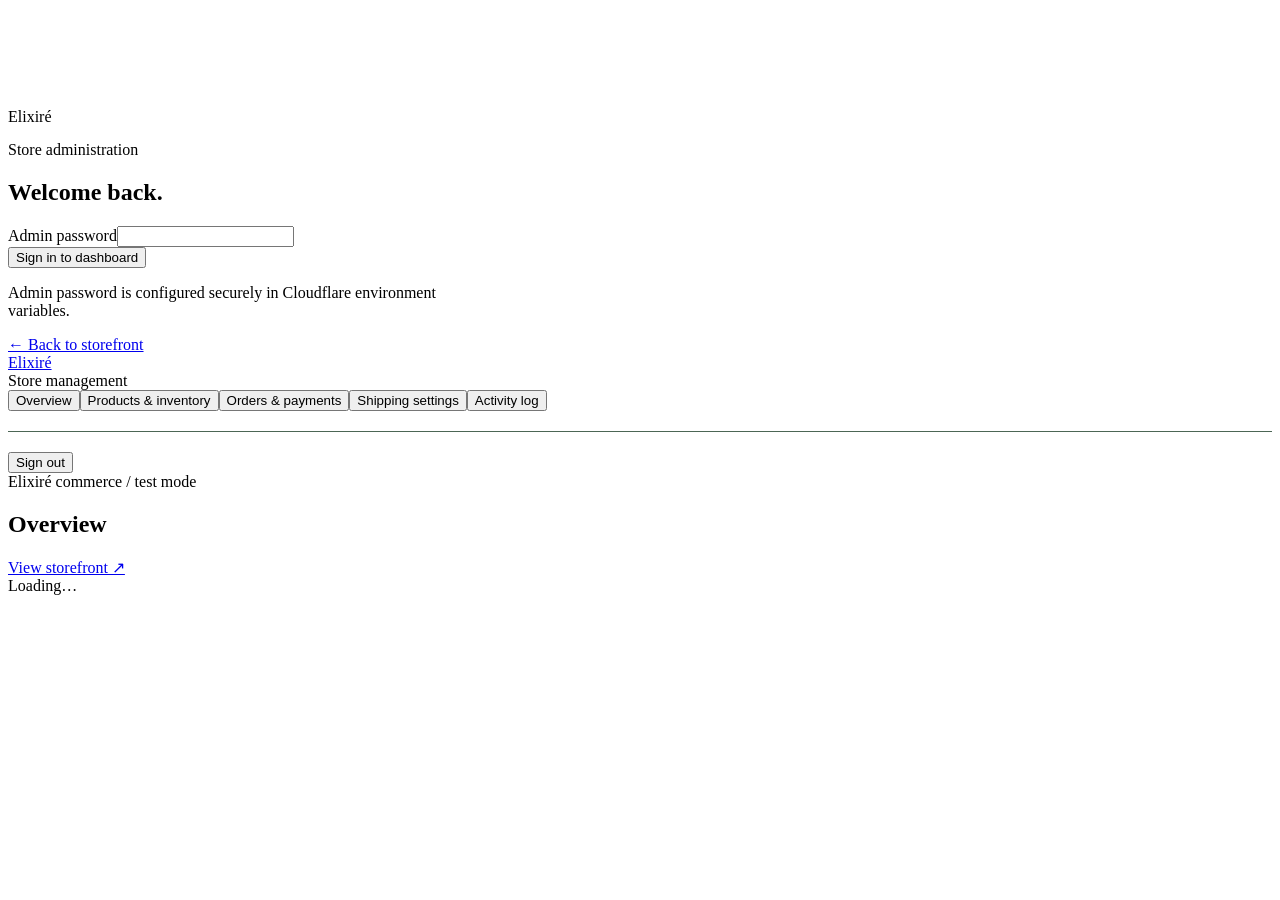
==== public/admin/index.html @ fb662ac8 "Add files via upload" ====
<!doctype html><html><head><meta charset="utf-8"><meta name="viewport" content="width=device-width,initial-scale=1"><meta name="robots" content="noindex,nofollow"><title>Elixiré | Store Management</title><link rel="stylesheet" href="/assets/style.css"></head><body><div id="login" class="wrap" style="max-width:460px;padding-top:100px"><div class="brand">Elixir<span>é</span></div><div class="eyebrow" style="margin-top:15px">Store administration</div><h2>Welcome back.</h2><form onsubmit="login(event)"><div class="field"><label>Admin password</label><input id="password" type="password" required autocomplete="current-password"></div><button class="primary full">Sign in to dashboard</button></form><p class="muted" id="loginMessage">Admin password is configured securely in Cloudflare environment variables.</p><a href="/">← Back to storefront</a></div><div id="app" class="admin-shell hide"><aside class="sidebar"><a href="/" class="brand">Elixiré</a><div class="eyebrow">Store management</div><button data-tab="overview" onclick="tab('overview')">Overview</button><button data-tab="products" onclick="tab('products')">Products & inventory</button><button data-tab="orders" onclick="tab('orders')">Orders & payments</button><button data-tab="settings" onclick="tab('settings')">Shipping settings</button><button data-tab="audit" onclick="tab('audit')">Activity log</button><hr style="border:0;border-top:1px solid #4c6655;margin:20px 0"><button onclick="logout()">Sign out</button></aside><main class="admin-main"><div class="admin-top"><div><div class="eyebrow">Elixiré commerce / test mode</div><h2 id="heading">Overview</h2></div><a class="secondary" href="/" target="_blank">View storefront ↗</a></div><div id="content">Loading…</div></main></div><div id="modal" class="modal" onclick="if(event.target===this)closeModal()"><div id="modalBox" class="modal-box"></div></div><script src="/assets/admin.js"></script></body></html>
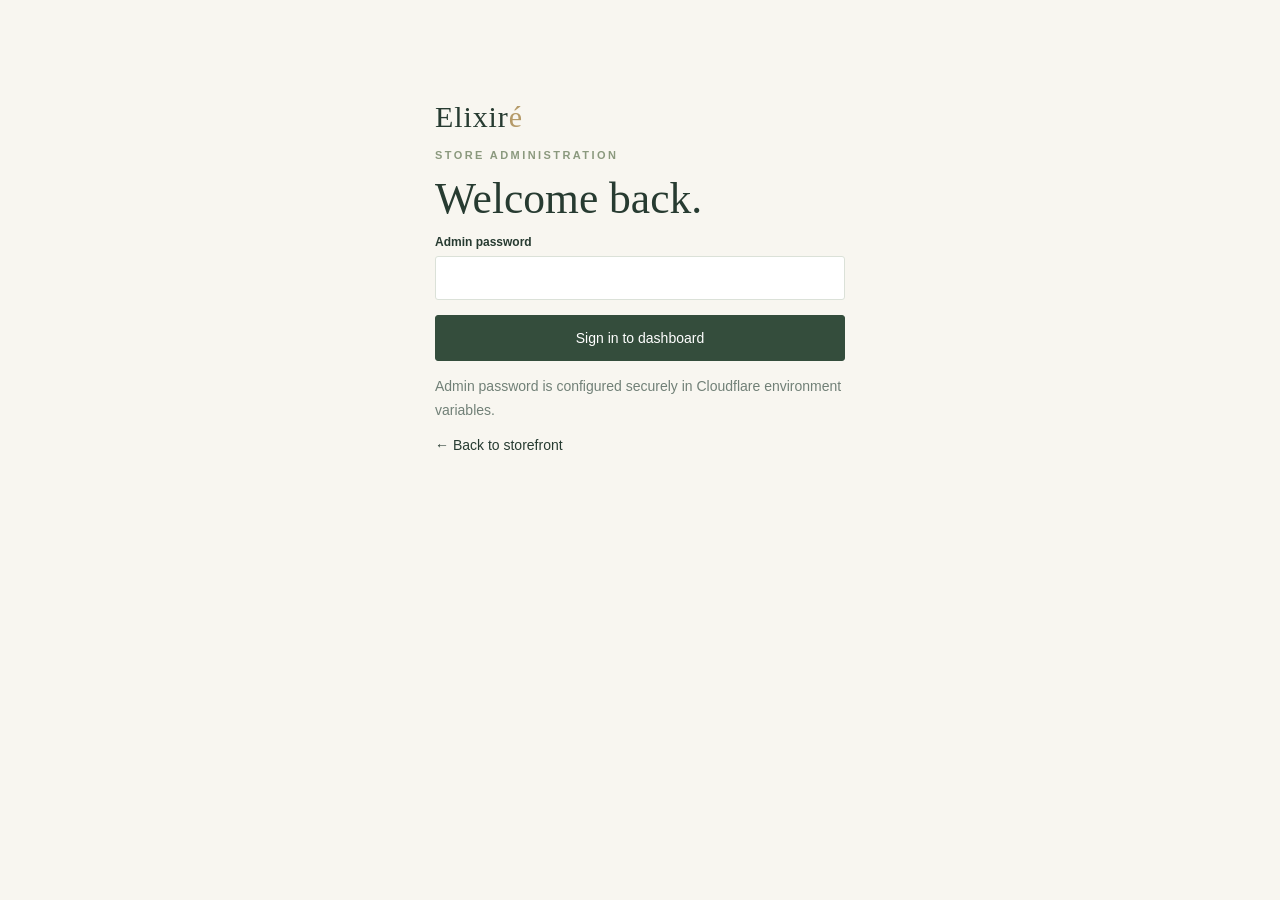
==== commit 853708c6: "Add files via upload" ====
--- a/public/admin/index.html
+++ b/public/admin/index.html
@@ -1 +1 @@
-<!doctype html><html><head><meta charset="utf-8"><meta name="viewport" content="width=device-width,initial-scale=1"><meta name="robots" content="noindex,nofollow"><title>Elixiré | Store Management</title><link rel="stylesheet" href="/assets/style.css"></head><body><div id="login" class="wrap" style="max-width:460px;padding-top:100px"><div class="brand">Elixir<span>é</span></div><div class="eyebrow" style="margin-top:15px">Store administration</div><h2>Welcome back.</h2><form onsubmit="login(event)"><div class="field"><label>Admin password</label><input id="password" type="password" required autocomplete="current-password"></div><button class="primary full">Sign in to dashboard</button></form><p class="muted" id="loginMessage">Admin password is configured securely in Cloudflare environment variables.</p><a href="/">← Back to storefront</a></div><div id="app" class="admin-shell hide"><aside class="sidebar"><a href="/" class="brand">Elixiré</a><div class="eyebrow">Store management</div><button data-tab="overview" onclick="tab('overview')">Overview</button><button data-tab="products" onclick="tab('products')">Products & inventory</button><button data-tab="orders" onclick="tab('orders')">Orders & payments</button><button data-tab="settings" onclick="tab('settings')">Shipping settings</button><button data-tab="audit" onclick="tab('audit')">Activity log</button><hr style="border:0;border-top:1px solid #4c6655;margin:20px 0"><button onclick="logout()">Sign out</button></aside><main class="admin-main"><div class="admin-top"><div><div class="eyebrow">Elixiré commerce / test mode</div><h2 id="heading">Overview</h2></div><a class="secondary" href="/" target="_blank">View storefront ↗</a></div><div id="content">Loading…</div></main></div><div id="modal" class="modal" onclick="if(event.target===this)closeModal()"><div id="modalBox" class="modal-box"></div></div><script src="/assets/admin.js"></script></body></html>
+<!doctype html><html><head><meta charset="utf-8"><meta name="viewport" content="width=device-width,initial-scale=1"><meta name="robots" content="noindex,nofollow"><title>Elixiré | Store Management</title><link rel="stylesheet" href="../assets/style.css"></head><body><div id="login" class="wrap" style="max-width:460px;padding-top:100px"><div class="brand">Elixir<span>é</span></div><div class="eyebrow" style="margin-top:15px">Store administration</div><div id="demoLogin" class="notice hide">GitHub preview login: <b>demo123</b>. This is a local-only demo, not secure admin access.</div><h2>Welcome back.</h2><form onsubmit="login(event)"><div class="field"><label>Admin password</label><input id="password" type="password" required autocomplete="current-password"></div><button class="primary full">Sign in to dashboard</button></form><p class="muted" id="loginMessage">Admin password is configured securely in Cloudflare environment variables.</p><a href="../">← Back to storefront</a></div><div id="app" class="admin-shell hide"><aside class="sidebar"><a href="../" class="brand">Elixiré</a><div class="eyebrow">Store management</div><button data-tab="overview" onclick="tab('overview')">Overview</button><button data-tab="products" onclick="tab('products')">Products & inventory</button><button data-tab="orders" onclick="tab('orders')">Orders & payments</button><button data-tab="settings" onclick="tab('settings')">Shipping settings</button><button data-tab="audit" onclick="tab('audit')">Activity log</button><hr style="border:0;border-top:1px solid #4c6655;margin:20px 0"><button onclick="logout()">Sign out</button></aside><main class="admin-main"><div class="admin-top"><div><div class="eyebrow">Elixiré commerce / test mode</div><h2 id="heading">Overview</h2></div><a class="secondary" href="../" target="_blank">View storefront ↗</a></div><div id="previewAdmin" class="notice hide">GitHub browser preview: product edits, test orders and payments work only in this browser. Cloudflare Pages + D1 is required for real cross-device synchronization.</div><div id="content">Loading…</div></main></div><div id="modal" class="modal" onclick="if(event.target===this)closeModal()"><div id="modalBox" class="modal-box"></div></div><script src="../assets/runtime.js"></script><script src="../assets/admin.js"></script></body></html>
--- a/public/assets/style.css
+++ b/public/assets/style.css
@@ -0,0 +1,4 @@
+@import url('https://fonts.googleapis.com/css2?family=DM+Sans:wght@400;500;600;700&family=Playfair+Display:wght@400;500;600&display=swap');
+:root{--ink:#273b31;--muted:#718077;--bg:#f8f6f0;--green:#344d3c;--line:#e5e7df;--gold:#b59a68}*{box-sizing:border-box}body{margin:0;font:14px 'DM Sans',sans-serif;background:var(--bg);color:var(--ink)}button,input,select,textarea{font:inherit}button{cursor:pointer}a{color:inherit;text-decoration:none}header{height:82px;display:flex;align-items:center;justify-content:space-between;padding:0 max(5%,calc((100vw - 1280px)/2));border-bottom:1px solid var(--line);background:#fffdf9;position:sticky;top:0;z-index:5}.brand{font:30px 'Playfair Display',serif;letter-spacing:.03em}.brand span{color:var(--gold)}nav{display:flex;gap:27px;align-items:center}nav a{font-size:13px}button.primary,.primary{background:var(--green);border:1px solid var(--green);color:white;padding:14px 24px;border-radius:3px;display:inline-block}button.secondary,.secondary{background:transparent;border:1px solid #b9c4b9;color:var(--ink);padding:13px 22px;border-radius:3px}.wrap{max-width:1250px;margin:auto;padding:0 25px}.hero{min-height:530px;display:grid;grid-template-columns:1fr 1fr;align-items:center;gap:55px;padding-top:65px;padding-bottom:65px}.eyebrow{font-size:11px;letter-spacing:.22em;color:#8b997e;font-weight:700;text-transform:uppercase}h1,h2,h3{font-family:'Playfair Display',serif;font-weight:500}h1{font-size:clamp(44px,5vw,76px);line-height:1.12;margin:18px 0}h2{font-size:clamp(30px,3.4vw,47px);margin:12px 0}h3{font-size:23px;margin:8px 0}.lead{color:#657269;line-height:1.9;max-width:490px;font-size:15px}.hero img{width:100%;height:430px;object-fit:cover;border-radius:180px 180px 5px 5px}.section{padding:78px 0}.section-head{display:flex;justify-content:space-between;align-items:end;margin-bottom:32px}.muted{color:var(--muted);line-height:1.7}.products{display:grid;grid-template-columns:repeat(3,1fr);gap:24px}.product{background:#fff;border:1px solid var(--line);overflow:hidden}.product img{width:100%;height:285px;object-fit:cover;background:#f0eee7}.product .info{padding:22px}.product .row{display:flex;justify-content:space-between;align-items:center;gap:10px}.price{font-weight:700;font-size:16px}.tag{font-size:10px;letter-spacing:.12em;color:#7b886d}.feature{background:#e8ece3;padding:64px 0}.feature-grid{display:grid;grid-template-columns:repeat(3,1fr);gap:35px}.feature h3{font-size:20px}footer{padding:46px 0;background:#243a2d;color:#f5f4e9}.footer-row{display:flex;justify-content:space-between;gap:30px;align-items:center}footer p{color:#c3cec4}.overlay{position:fixed;inset:0;background:#101b15a8;z-index:10;display:none}.overlay.show{display:block}.drawer{position:fixed;z-index:11;right:0;top:0;bottom:0;width:min(470px,100%);background:#fff;padding:30px;overflow:auto;transform:translateX(105%);transition:transform .25s}.drawer.show{transform:translateX(0)}.drawer-head{display:flex;justify-content:space-between;align-items:center}.icon-btn{background:none;border:0;font-size:26px}.cart-line{display:grid;grid-template-columns:65px 1fr auto;gap:15px;padding:20px 0;border-bottom:1px solid var(--line)}.cart-line img{width:65px;height:75px;object-fit:cover}.qty{display:flex;align-items:center;gap:14px;margin-top:12px}.qty button{border:1px solid var(--line);background:#fff;padding:4px 10px}.totals{border-top:1px solid var(--line);padding-top:20px;margin-top:25px}.between{display:flex;justify-content:space-between;gap:15px;margin:13px 0}.modal{position:fixed;z-index:12;inset:0;display:none;align-items:center;justify-content:center;padding:20px;overflow:auto;background:#111c15a9}.modal.show{display:flex}.modal-box{position:relative;background:#fff;width:min(740px,100%);max-height:94vh;overflow:auto;padding:38px}.close{position:absolute;right:15px;top:12px;background:none;border:0;font-size:28px}.field{display:flex;flex-direction:column;gap:7px;margin-bottom:15px}.field label{font-size:12px;font-weight:600}.field input,.field select,.field textarea{width:100%;border:1px solid #dbe1d8;padding:13px;border-radius:3px;background:#fff;color:var(--ink)}.field textarea{min-height:100px}.form-grid{display:grid;grid-template-columns:1fr 1fr;gap:0 15px}.span2{grid-column:span 2}.notice{background:#f1f4ec;padding:17px;margin:18px 0;color:#536b55;line-height:1.7}.full{width:100%}.status{display:inline-block;padding:5px 9px;background:#e8eee5;color:#39543d;font-size:11px;text-transform:capitalize}.admin-shell{display:grid;grid-template-columns:245px 1fr;min-height:100vh}.sidebar{background:#243a2d;color:white;padding:30px 20px}.sidebar .brand{margin-bottom:35px;display:block}.sidebar button{display:block;width:100%;text-align:left;padding:14px 15px;border:0;background:transparent;color:#d9e3d9;margin-bottom:5px;border-radius:4px}.sidebar button.active,.sidebar button:hover{background:#3a5844;color:white}.admin-main{padding:35px clamp(18px,4vw,60px);min-width:0}.admin-top{display:flex;justify-content:space-between;align-items:center;margin-bottom:28px}.stats{display:grid;grid-template-columns:repeat(4,1fr);gap:17px}.stat,.panel{background:#fff;border:1px solid var(--line);padding:23px}.stat small{color:var(--muted)}.stat strong{font-size:28px;display:block;margin-top:12px}.panel{margin-top:23px;overflow:auto}.table-wrap{overflow:auto}table{border-collapse:collapse;width:100%;min-width:650px}th,td{text-align:left;padding:15px 10px;border-bottom:1px solid var(--line);font-size:12px}th{color:#77867a;font-size:11px;text-transform:uppercase;letter-spacing:.06em}td button{border:1px solid var(--line);background:#fff;padding:8px 11px;margin:2px}.actions{display:flex;gap:10px;flex-wrap:wrap}.split{display:grid;grid-template-columns:1fr 1fr;gap:18px}.hide{display:none!important}.mobile-admin-nav{display:none}.tiny{font-size:11px}.empty{padding:30px 0;color:var(--muted)}@media(max-width:850px){header{padding:0 20px;height:72px}nav{gap:12px}nav a:not(.keep){display:none}.hero{grid-template-columns:1fr;gap:25px;padding-top:42px}.hero img{height:330px}.products,.feature-grid{grid-template-columns:1fr 1fr}.admin-shell{grid-template-columns:1fr}.sidebar{padding:18px}.sidebar .brand{margin:0 0 15px}.sidebar button{display:inline-block;width:auto;margin:3px;padding:9px 11px}.admin-main{padding:22px}.stats{grid-template-columns:1fr 1fr}}@media(max-width:540px){.hero img{height:285px}.products,.feature-grid,.form-grid,.split{grid-template-columns:1fr}.span2{grid-column:auto}.section{padding:52px 0}.product img{height:250px}.footer-row{display:block}.modal-box{padding:30px 20px}.stats{gap:9px}.stat{padding:15px}.stat strong{font-size:23px}.section-head{display:block}}
+/* V3 refinements */
+.announcement{background:#294334;color:#f5f3e9;text-align:center;font-size:11px;letter-spacing:.13em;padding:10px 16px}.shop-tools{display:flex;gap:12px;justify-content:space-between;margin:0 0 23px}.shop-tools input,.shop-tools select{border:1px solid var(--line);padding:13px 16px;background:white;color:var(--ink);font:inherit}.shop-tools input{width:min(400px,65%)}.shop-tools select{max-width:220px}.compare{color:#99a49b;font-size:12px;font-weight:400;margin-left:7px}.product{transition:box-shadow .22s,transform .22s}.product:hover{box-shadow:0 15px 42px #243a2d12;transform:translateY(-3px)}.product .info h3{min-height:54px}.preview-banner{position:fixed;z-index:8;bottom:0;left:0;right:0;background:#eadfc6;color:#4a422e;text-align:center;font-size:11px;padding:10px 20px;box-shadow:0 -3px 12px #0001}.admin-main{background:#f5f6f1}.admin-top h2{font-size:36px}.stat{border-radius:8px}.stat strong{font-family:'DM Sans',sans-serif;font-weight:600}.panel{border-radius:8px}.sidebar{position:sticky;top:0;height:100vh}.sidebar button{transition:background .15s}.status{border-radius:3px;font-weight:700;letter-spacing:.03em}.status.paid,.status.delivered{background:#e4f2e5;color:#286a3c}.status.failed,.status.cancelled{background:#f9e8e3;color:#9b4535}.status.pending{background:#fbefd9;color:#9b6b19}.admin-toolbar{display:flex;align-items:center;justify-content:space-between;gap:15px;flex-wrap:wrap}.admin-toolbar input,.admin-toolbar select{padding:12px;border:1px solid var(--line);background:white;min-width:160px}.product-cell{display:flex;align-items:center;gap:13px;min-width:210px}.product-cell img{width:52px;height:58px;object-fit:cover;background:#eaece5}.pill{font-size:11px;background:#f0f2ed;padding:5px 9px;color:#526858;white-space:nowrap}.pill.low{background:#fff0e6;color:#ad572b}.field-hint{font-size:11px;color:var(--muted)}.product-form-heading{font-size:14px;font-weight:700;border-bottom:1px solid var(--line);padding:0 0 10px;margin:18px 0}.mini{font-size:12px}.danger{color:#a24b3a}.order-filter{display:flex;gap:9px;align-items:center;flex-wrap:wrap}.order-filter select,.order-filter input{border:1px solid var(--line);background:#fff;padding:11px}.empty-state{text-align:center;padding:48px 15px;color:var(--muted)}@media(max-width:850px){.sidebar{position:relative;height:auto}.sidebar button{font-size:12px}.admin-top{gap:14px;flex-wrap:wrap}}@media(max-width:540px){.shop-tools{flex-direction:column}.shop-tools input,.shop-tools select{width:100%;max-width:none}.product .info h3{min-height:0}.admin-main{padding:17px}.stat strong{font-size:21px}.admin-top h2{font-size:30px}.admin-toolbar input,.admin-toolbar select{width:100%}nav .keep{display:none}}
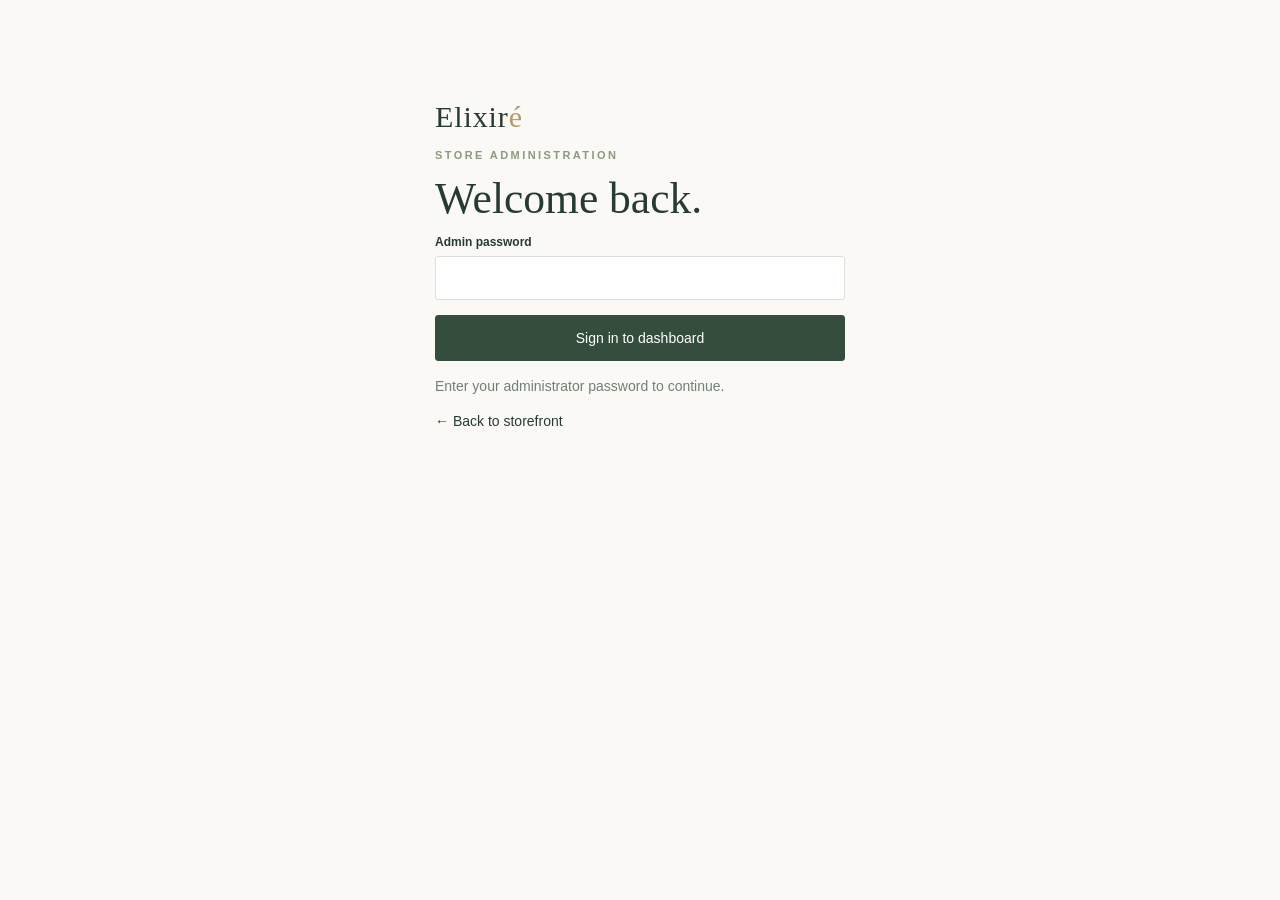
==== commit 2a63fca3: "Update index.html" ====
--- a/public/admin/index.html
+++ b/public/admin/index.html
@@ -1 +1,25 @@
-<!doctype html><html><head><meta charset="utf-8"><meta name="viewport" content="width=device-width,initial-scale=1"><meta name="robots" content="noindex,nofollow"><title>Elixiré | Store Management</title><link rel="stylesheet" href="../assets/style.css"></head><body><div id="login" class="wrap" style="max-width:460px;padding-top:100px"><div class="brand">Elixir<span>é</span></div><div class="eyebrow" style="margin-top:15px">Store administration</div><div id="demoLogin" class="notice hide">GitHub preview login: <b>demo123</b>. This is a local-only demo, not secure admin access.</div><h2>Welcome back.</h2><form onsubmit="login(event)"><div class="field"><label>Admin password</label><input id="password" type="password" required autocomplete="current-password"></div><button class="primary full">Sign in to dashboard</button></form><p class="muted" id="loginMessage">Admin password is configured securely in Cloudflare environment variables.</p><a href="../">← Back to storefront</a></div><div id="app" class="admin-shell hide"><aside class="sidebar"><a href="../" class="brand">Elixiré</a><div class="eyebrow">Store management</div><button data-tab="overview" onclick="tab('overview')">Overview</button><button data-tab="products" onclick="tab('products')">Products & inventory</button><button data-tab="orders" onclick="tab('orders')">Orders & payments</button><button data-tab="settings" onclick="tab('settings')">Shipping settings</button><button data-tab="audit" onclick="tab('audit')">Activity log</button><hr style="border:0;border-top:1px solid #4c6655;margin:20px 0"><button onclick="logout()">Sign out</button></aside><main class="admin-main"><div class="admin-top"><div><div class="eyebrow">Elixiré commerce / test mode</div><h2 id="heading">Overview</h2></div><a class="secondary" href="../" target="_blank">View storefront ↗</a></div><div id="previewAdmin" class="notice hide">GitHub browser preview: product edits, test orders and payments work only in this browser. Cloudflare Pages + D1 is required for real cross-device synchronization.</div><div id="content">Loading…</div></main></div><div id="modal" class="modal" onclick="if(event.target===this)closeModal()"><div id="modalBox" class="modal-box"></div></div><script src="../assets/runtime.js"></script><script src="../assets/admin.js"></script></body></html>
+<!doctype html><html><head><meta charset="utf-8"><meta name="viewport" content="width=device-width,initial-scale=1"><meta name="robots" content="noindex,nofollow"><title>Elixiré | Store Management</title><link rel="stylesheet" href="../assets/style.css"></head><body><div id="login" class="wrap" style="max-width:460px;padding-top:100px"><div class="brand">Elixir<span>é</span></div><div class="eyebrow" style="margin-top:15px">Store administration</div><div id="demoLogin" class="hide" hidden></div><h2>Welcome back.</h2><form onsubmit="login(event)"><div class="field"><label>Admin password</label><input id="password" type="password" required autocomplete="current-password"></div><button class="primary full">Sign in to dashboard</button></form><p class="muted" id="loginMessage">Enter your administrator password to continue.</p><a href="../">← Back to storefront</a></div><div id="app" class="admin-shell hide"><aside class="sidebar"><a href="../" class="brand">Elixiré</a><div class="eyebrow">Store management</div><button data-tab="overview" onclick="tab('overview')">Overview</button><button data-tab="products" onclick="tab('products')">Products & inventory</button><button data-tab="orders" onclick="tab('orders')">Orders & payments</button><button data-tab="settings" onclick="tab('settings')">Shipping settings</button><button data-tab="audit" onclick="tab('audit')">Activity log</button><hr style="border:0;border-top:1px solid #4c6655;margin:20px 0"><button onclick="logout()">Sign out</button></aside><main class="admin-main"><div class="admin-top"><div><div class="eyebrow">Elixiré / Store administration</div><h2 id="heading">Overview</h2></div><a class="secondary" href="../" target="_blank">View storefront ↗</a></div><div id="previewAdmin" class="hide" hidden></div><div id="content">Loading…</div></main></div><div id="modal" class="modal" onclick="if(event.target===this)closeModal()"><div id="modalBox" class="modal-box"></div></div><script src="../assets/runtime.js"></script><script src="../assets/admin.js"></script>
+<script>
+/* Presentation-only changes. The underlying order and payment behavior is unchanged. */
+(function(){
+  const originalOverview=window.overview;
+  window.overview=async function(){
+    const {stats:s}=await api('/admin/overview');
+    document.querySelector('#content').innerHTML=`
+      <div class="stats">
+        <div class="stat"><small>Total orders</small><strong>${s.orders||0}</strong></div>
+        <div class="stat"><small>Paid order value</small><strong style="font-size:22px">${rm(s.paid_total)}</strong></div>
+        <div class="stat"><small>Awaiting payment</small><strong>${s.pending||0}</strong></div>
+        <div class="stat"><small>Available units</small><strong>${s.units||0}</strong></div>
+      </div>
+      <div class="notice"><b>Inventory watch:</b> ${s.low_stock||0} published products are at or below their low-stock threshold.</div>
+      <div class="panel"><div class="eyebrow">Operations overview</div><h3>Your store, all in one place.</h3>
+      <p class="muted">Manage your product catalogue, review incoming orders, monitor payment status and coordinate fulfillment from one dashboard.</p>
+      <div class="actions"><button class="primary" onclick="tab('orders')">Review orders</button><button class="secondary" onclick="tab('products')">Manage products</button></div></div>`;
+  };
+  const originalModal=window.modal;
+  window.modal=function(html){
+    return originalModal(html.replace('Upload your image to a public image host or Cloudflare R2, then paste the image URL.','Paste the public URL of your product image.'));
+  };
+})();
+</script></body></html>
--- a/public/assets/style.css
+++ b/public/assets/style.css
@@ -2,3 +2,8 @@
 :root{--ink:#273b31;--muted:#718077;--bg:#f8f6f0;--green:#344d3c;--line:#e5e7df;--gold:#b59a68}*{box-sizing:border-box}body{margin:0;font:14px 'DM Sans',sans-serif;background:var(--bg);color:var(--ink)}button,input,select,textarea{font:inherit}button{cursor:pointer}a{color:inherit;text-decoration:none}header{height:82px;display:flex;align-items:center;justify-content:space-between;padding:0 max(5%,calc((100vw - 1280px)/2));border-bottom:1px solid var(--line);background:#fffdf9;position:sticky;top:0;z-index:5}.brand{font:30px 'Playfair Display',serif;letter-spacing:.03em}.brand span{color:var(--gold)}nav{display:flex;gap:27px;align-items:center}nav a{font-size:13px}button.primary,.primary{background:var(--green);border:1px solid var(--green);color:white;padding:14px 24px;border-radius:3px;display:inline-block}button.secondary,.secondary{background:transparent;border:1px solid #b9c4b9;color:var(--ink);padding:13px 22px;border-radius:3px}.wrap{max-width:1250px;margin:auto;padding:0 25px}.hero{min-height:530px;display:grid;grid-template-columns:1fr 1fr;align-items:center;gap:55px;padding-top:65px;padding-bottom:65px}.eyebrow{font-size:11px;letter-spacing:.22em;color:#8b997e;font-weight:700;text-transform:uppercase}h1,h2,h3{font-family:'Playfair Display',serif;font-weight:500}h1{font-size:clamp(44px,5vw,76px);line-height:1.12;margin:18px 0}h2{font-size:clamp(30px,3.4vw,47px);margin:12px 0}h3{font-size:23px;margin:8px 0}.lead{color:#657269;line-height:1.9;max-width:490px;font-size:15px}.hero img{width:100%;height:430px;object-fit:cover;border-radius:180px 180px 5px 5px}.section{padding:78px 0}.section-head{display:flex;justify-content:space-between;align-items:end;margin-bottom:32px}.muted{color:var(--muted);line-height:1.7}.products{display:grid;grid-template-columns:repeat(3,1fr);gap:24px}.product{background:#fff;border:1px solid var(--line);overflow:hidden}.product img{width:100%;height:285px;object-fit:cover;background:#f0eee7}.product .info{padding:22px}.product .row{display:flex;justify-content:space-between;align-items:center;gap:10px}.price{font-weight:700;font-size:16px}.tag{font-size:10px;letter-spacing:.12em;color:#7b886d}.feature{background:#e8ece3;padding:64px 0}.feature-grid{display:grid;grid-template-columns:repeat(3,1fr);gap:35px}.feature h3{font-size:20px}footer{padding:46px 0;background:#243a2d;color:#f5f4e9}.footer-row{display:flex;justify-content:space-between;gap:30px;align-items:center}footer p{color:#c3cec4}.overlay{position:fixed;inset:0;background:#101b15a8;z-index:10;display:none}.overlay.show{display:block}.drawer{position:fixed;z-index:11;right:0;top:0;bottom:0;width:min(470px,100%);background:#fff;padding:30px;overflow:auto;transform:translateX(105%);transition:transform .25s}.drawer.show{transform:translateX(0)}.drawer-head{display:flex;justify-content:space-between;align-items:center}.icon-btn{background:none;border:0;font-size:26px}.cart-line{display:grid;grid-template-columns:65px 1fr auto;gap:15px;padding:20px 0;border-bottom:1px solid var(--line)}.cart-line img{width:65px;height:75px;object-fit:cover}.qty{display:flex;align-items:center;gap:14px;margin-top:12px}.qty button{border:1px solid var(--line);background:#fff;padding:4px 10px}.totals{border-top:1px solid var(--line);padding-top:20px;margin-top:25px}.between{display:flex;justify-content:space-between;gap:15px;margin:13px 0}.modal{position:fixed;z-index:12;inset:0;display:none;align-items:center;justify-content:center;padding:20px;overflow:auto;background:#111c15a9}.modal.show{display:flex}.modal-box{position:relative;background:#fff;width:min(740px,100%);max-height:94vh;overflow:auto;padding:38px}.close{position:absolute;right:15px;top:12px;background:none;border:0;font-size:28px}.field{display:flex;flex-direction:column;gap:7px;margin-bottom:15px}.field label{font-size:12px;font-weight:600}.field input,.field select,.field textarea{width:100%;border:1px solid #dbe1d8;padding:13px;border-radius:3px;background:#fff;color:var(--ink)}.field textarea{min-height:100px}.form-grid{display:grid;grid-template-columns:1fr 1fr;gap:0 15px}.span2{grid-column:span 2}.notice{background:#f1f4ec;padding:17px;margin:18px 0;color:#536b55;line-height:1.7}.full{width:100%}.status{display:inline-block;padding:5px 9px;background:#e8eee5;color:#39543d;font-size:11px;text-transform:capitalize}.admin-shell{display:grid;grid-template-columns:245px 1fr;min-height:100vh}.sidebar{background:#243a2d;color:white;padding:30px 20px}.sidebar .brand{margin-bottom:35px;display:block}.sidebar button{display:block;width:100%;text-align:left;padding:14px 15px;border:0;background:transparent;color:#d9e3d9;margin-bottom:5px;border-radius:4px}.sidebar button.active,.sidebar button:hover{background:#3a5844;color:white}.admin-main{padding:35px clamp(18px,4vw,60px);min-width:0}.admin-top{display:flex;justify-content:space-between;align-items:center;margin-bottom:28px}.stats{display:grid;grid-template-columns:repeat(4,1fr);gap:17px}.stat,.panel{background:#fff;border:1px solid var(--line);padding:23px}.stat small{color:var(--muted)}.stat strong{font-size:28px;display:block;margin-top:12px}.panel{margin-top:23px;overflow:auto}.table-wrap{overflow:auto}table{border-collapse:collapse;width:100%;min-width:650px}th,td{text-align:left;padding:15px 10px;border-bottom:1px solid var(--line);font-size:12px}th{color:#77867a;font-size:11px;text-transform:uppercase;letter-spacing:.06em}td button{border:1px solid var(--line);background:#fff;padding:8px 11px;margin:2px}.actions{display:flex;gap:10px;flex-wrap:wrap}.split{display:grid;grid-template-columns:1fr 1fr;gap:18px}.hide{display:none!important}.mobile-admin-nav{display:none}.tiny{font-size:11px}.empty{padding:30px 0;color:var(--muted)}@media(max-width:850px){header{padding:0 20px;height:72px}nav{gap:12px}nav a:not(.keep){display:none}.hero{grid-template-columns:1fr;gap:25px;padding-top:42px}.hero img{height:330px}.products,.feature-grid{grid-template-columns:1fr 1fr}.admin-shell{grid-template-columns:1fr}.sidebar{padding:18px}.sidebar .brand{margin:0 0 15px}.sidebar button{display:inline-block;width:auto;margin:3px;padding:9px 11px}.admin-main{padding:22px}.stats{grid-template-columns:1fr 1fr}}@media(max-width:540px){.hero img{height:285px}.products,.feature-grid,.form-grid,.split{grid-template-columns:1fr}.span2{grid-column:auto}.section{padding:52px 0}.product img{height:250px}.footer-row{display:block}.modal-box{padding:30px 20px}.stats{gap:9px}.stat{padding:15px}.stat strong{font-size:23px}.section-head{display:block}}
 /* V3 refinements */
 .announcement{background:#294334;color:#f5f3e9;text-align:center;font-size:11px;letter-spacing:.13em;padding:10px 16px}.shop-tools{display:flex;gap:12px;justify-content:space-between;margin:0 0 23px}.shop-tools input,.shop-tools select{border:1px solid var(--line);padding:13px 16px;background:white;color:var(--ink);font:inherit}.shop-tools input{width:min(400px,65%)}.shop-tools select{max-width:220px}.compare{color:#99a49b;font-size:12px;font-weight:400;margin-left:7px}.product{transition:box-shadow .22s,transform .22s}.product:hover{box-shadow:0 15px 42px #243a2d12;transform:translateY(-3px)}.product .info h3{min-height:54px}.preview-banner{position:fixed;z-index:8;bottom:0;left:0;right:0;background:#eadfc6;color:#4a422e;text-align:center;font-size:11px;padding:10px 20px;box-shadow:0 -3px 12px #0001}.admin-main{background:#f5f6f1}.admin-top h2{font-size:36px}.stat{border-radius:8px}.stat strong{font-family:'DM Sans',sans-serif;font-weight:600}.panel{border-radius:8px}.sidebar{position:sticky;top:0;height:100vh}.sidebar button{transition:background .15s}.status{border-radius:3px;font-weight:700;letter-spacing:.03em}.status.paid,.status.delivered{background:#e4f2e5;color:#286a3c}.status.failed,.status.cancelled{background:#f9e8e3;color:#9b4535}.status.pending{background:#fbefd9;color:#9b6b19}.admin-toolbar{display:flex;align-items:center;justify-content:space-between;gap:15px;flex-wrap:wrap}.admin-toolbar input,.admin-toolbar select{padding:12px;border:1px solid var(--line);background:white;min-width:160px}.product-cell{display:flex;align-items:center;gap:13px;min-width:210px}.product-cell img{width:52px;height:58px;object-fit:cover;background:#eaece5}.pill{font-size:11px;background:#f0f2ed;padding:5px 9px;color:#526858;white-space:nowrap}.pill.low{background:#fff0e6;color:#ad572b}.field-hint{font-size:11px;color:var(--muted)}.product-form-heading{font-size:14px;font-weight:700;border-bottom:1px solid var(--line);padding:0 0 10px;margin:18px 0}.mini{font-size:12px}.danger{color:#a24b3a}.order-filter{display:flex;gap:9px;align-items:center;flex-wrap:wrap}.order-filter select,.order-filter input{border:1px solid var(--line);background:#fff;padding:11px}.empty-state{text-align:center;padding:48px 15px;color:var(--muted)}@media(max-width:850px){.sidebar{position:relative;height:auto}.sidebar button{font-size:12px}.admin-top{gap:14px;flex-wrap:wrap}}@media(max-width:540px){.shop-tools{flex-direction:column}.shop-tools input,.shop-tools select{width:100%;max-width:none}.product .info h3{min-height:0}.admin-main{padding:17px}.stat strong{font-size:21px}.admin-top h2{font-size:30px}.admin-toolbar input,.admin-toolbar select{width:100%}nav .keep{display:none}}
+
+/* Editorial storefront V4 */
+body{background:#faf9f5}header.site-header{height:78px}.site-header nav{gap:30px}.site-header nav a{transition:color .2s}.site-header nav a:hover,.site-header nav a.active{color:#b3935c}.site-header .brand{font-size:32px}.menu-toggle{display:none;background:none;border:0;padding:8px;color:var(--ink)}.site-footer{padding:64px 0 22px}.footer-columns{display:grid;grid-template-columns:2fr 1fr 1fr 1.2fr;gap:45px;padding-bottom:48px}.footer-columns a{display:block;margin:12px 0;color:#d2dcd2;font-size:13px}.footer-columns h4{font-size:12px;font-weight:600;letter-spacing:.13em;text-transform:uppercase;color:#fff}.footer-bottom{border-top:1px solid #ffffff30;padding-top:22px;display:flex;justify-content:space-between;gap:20px;color:#d2dcd2;font-size:12px}.editorial-hero{min-height:620px;display:grid;grid-template-columns:1fr 1fr;align-items:center;gap:8%;padding-top:64px;padding-bottom:76px}.editorial-hero h1{font-size:clamp(52px,5.5vw,86px);max-width:680px}.editorial-hero .hero-image{width:100%;height:520px;object-fit:cover;border-radius:240px 240px 6px 6px}.editorial-hero .lead{margin-bottom:30px}.text-link{display:inline-flex;align-items:center;gap:10px;border-bottom:1px solid #a4ad9e;padding-bottom:6px;font-size:13px}.benefits{display:grid;grid-template-columns:repeat(3,1fr);gap:22px;border-top:1px solid var(--line);border-bottom:1px solid var(--line);padding:27px 0}.benefits div{display:flex;align-items:center;gap:12px;font-size:12px;color:#596a5e}.benefits svg{width:24px;height:24px;stroke:#8e9b80;stroke-width:1.5;fill:none}.section-intro{max-width:680px}.section-intro p{line-height:1.9}.image-story{display:grid;grid-template-columns:1fr 1fr;gap:9%;align-items:center;padding-top:90px;padding-bottom:90px}.image-story img{width:100%;height:520px;object-fit:cover;border-radius:5px}.image-story .copy{max-width:450px}.image-story .copy p{line-height:1.95;color:var(--muted);margin-bottom:25px}.quote-band{padding:90px 25px;text-align:center;background:#e8ebe2}.quote-band blockquote{max-width:820px;margin:0 auto;font:clamp(30px,4vw,53px)/1.35 'Playfair Display',serif}.page-heading{padding:78px 0 44px;text-align:center}.page-heading h1{font-size:clamp(44px,5vw,72px);margin:12px auto}.page-heading p{max-width:570px;margin:auto;line-height:1.8}.editorial-grid{display:grid;grid-template-columns:repeat(3,1fr);gap:22px}.editorial-tile{background:#fff}.editorial-tile img{width:100%;height:290px;object-fit:cover}.editorial-tile .tile-copy{padding:26px}.editorial-tile p{color:var(--muted);line-height:1.8}.page-content{max-width:850px;margin:auto;padding:30px 25px 100px}.page-content p{line-height:2;color:#627268}.faq-list{max-width:830px;margin:30px auto 100px}.faq-list details{border-bottom:1px solid var(--line);padding:20px 3px}.faq-list summary{cursor:pointer;font:20px 'Playfair Display',serif;list-style:none;display:flex;justify-content:space-between;gap:20px}.faq-list summary:after{content:'+';font:25px 'DM Sans',sans-serif;color:#899a87}.faq-list details[open] summary:after{content:'−'}.faq-list p{line-height:1.9;color:var(--muted)}.contact-panel{max-width:900px;margin:10px auto 100px;background:#f0f1ea;padding:55px;display:grid;grid-template-columns:1fr 1fr;gap:60px}.contact-panel p{line-height:1.9}.newsletter-strip{background:#e9eee5;padding:65px 25px;text-align:center}.newsletter-strip h2{margin:8px 0}.collection-banner{background:#e8ece3;padding:24px;text-align:center;color:#4e6552;font-size:12px;letter-spacing:.08em}.product{border-radius:3px}.product img{height:350px}.product .info{padding:24px}.product .info h3{font-size:24px}.product .info .row{align-items:flex-end}.product .info .secondary{padding:11px 14px;font-size:12px}.site-footer .brand{color:white}.crumbs{font-size:12px;color:#7d8a80;padding-top:26px}.crumbs a{text-decoration:underline;text-underline-offset:4px}.floating-top{position:fixed;bottom:22px;right:22px;z-index:4;background:#2d4838;color:#fff;border:0;padding:12px 15px;box-shadow:0 8px 24px #1e332025}.section-head .muted{max-width:350px}.site-header .bag-button{white-space:nowrap}.product .info h3{min-height:0}.product .info p{min-height:22px}.site-footer .footer-bottom a{color:#d2dcd2}
+@media(max-width:850px){.menu-toggle{display:block}.site-header nav{display:none;position:absolute;top:100%;left:0;right:0;background:#fffdf9;flex-direction:column;align-items:stretch;padding:24px;box-shadow:0 15px 25px #243a2d15;gap:20px}.site-header nav.open{display:flex}.site-header nav a:not(.keep){display:block}.site-header nav .keep{display:block}.editorial-hero,.image-story{grid-template-columns:1fr;gap:28px}.editorial-hero{padding-top:40px}.editorial-hero .hero-image{height:440px}.footer-columns{grid-template-columns:1fr 1fr}.editorial-grid{grid-template-columns:1fr 1fr}.contact-panel{grid-template-columns:1fr}.benefits{grid-template-columns:1fr;gap:16px}}
+@media(max-width:540px){.site-header{height:70px!important}.site-header .brand{font-size:29px}.editorial-hero{padding-bottom:45px}.editorial-hero h1{font-size:49px}.editorial-hero .hero-image{height:340px}.image-story img{height:350px}.image-story{padding-top:50px;padding-bottom:50px}.footer-columns{grid-template-columns:1fr 1fr;gap:20px}.footer-bottom{flex-direction:column}.editorial-grid{grid-template-columns:1fr}.contact-panel{padding:28px}.page-heading{padding:55px 0 25px}.product img{height:280px}.benefits{padding:20px 0}.quote-band{padding:60px 25px}}
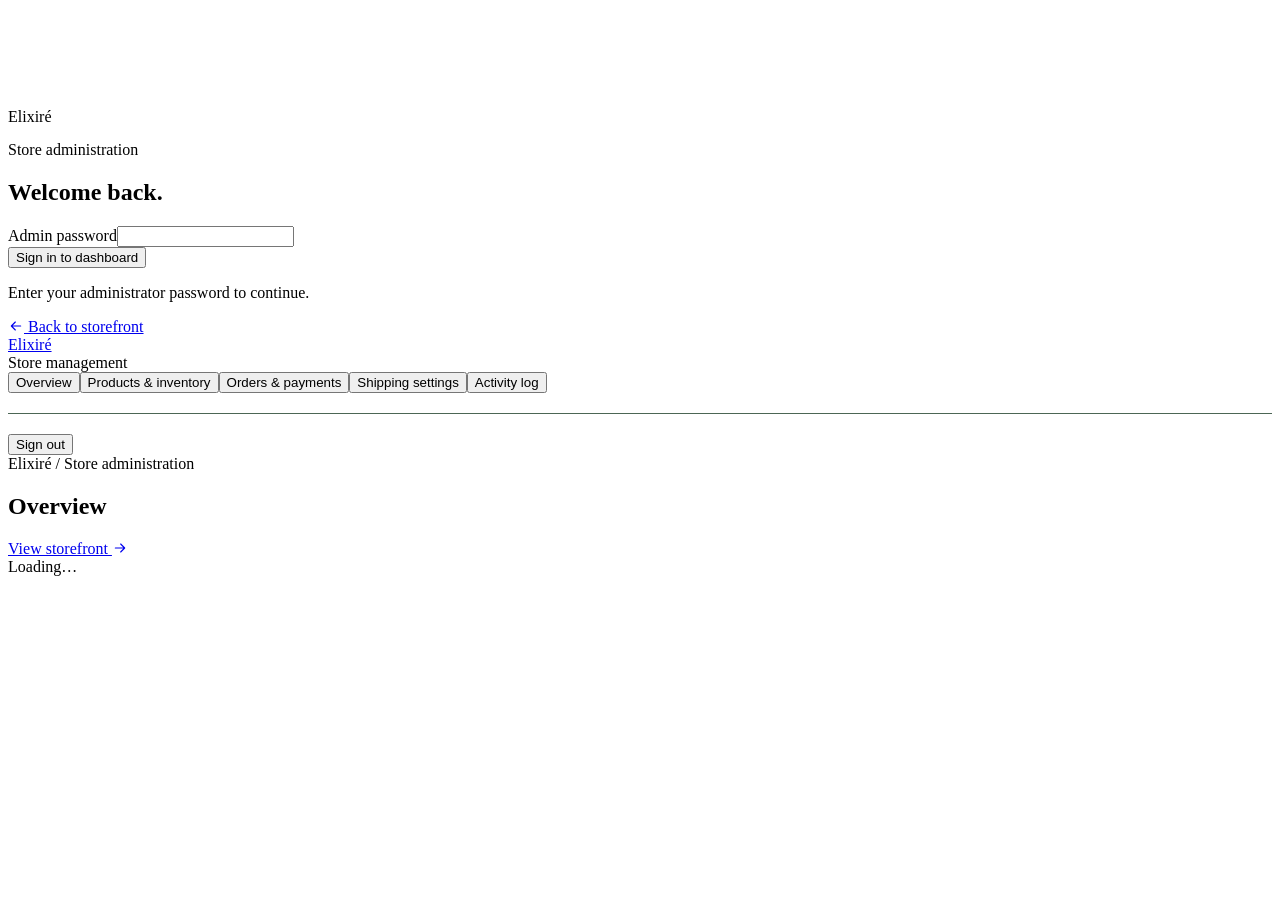
==== commit 8e5bb192: "Add files via upload" ====
--- a/public/admin/index.html
+++ b/public/admin/index.html
@@ -1,4 +1,4 @@
-<!doctype html><html><head><meta charset="utf-8"><meta name="viewport" content="width=device-width,initial-scale=1"><meta name="robots" content="noindex,nofollow"><title>Elixiré | Store Management</title><link rel="stylesheet" href="../assets/style.css"></head><body><div id="login" class="wrap" style="max-width:460px;padding-top:100px"><div class="brand">Elixir<span>é</span></div><div class="eyebrow" style="margin-top:15px">Store administration</div><div id="demoLogin" class="hide" hidden></div><h2>Welcome back.</h2><form onsubmit="login(event)"><div class="field"><label>Admin password</label><input id="password" type="password" required autocomplete="current-password"></div><button class="primary full">Sign in to dashboard</button></form><p class="muted" id="loginMessage">Enter your administrator password to continue.</p><a href="../">← Back to storefront</a></div><div id="app" class="admin-shell hide"><aside class="sidebar"><a href="../" class="brand">Elixiré</a><div class="eyebrow">Store management</div><button data-tab="overview" onclick="tab('overview')">Overview</button><button data-tab="products" onclick="tab('products')">Products & inventory</button><button data-tab="orders" onclick="tab('orders')">Orders & payments</button><button data-tab="settings" onclick="tab('settings')">Shipping settings</button><button data-tab="audit" onclick="tab('audit')">Activity log</button><hr style="border:0;border-top:1px solid #4c6655;margin:20px 0"><button onclick="logout()">Sign out</button></aside><main class="admin-main"><div class="admin-top"><div><div class="eyebrow">Elixiré / Store administration</div><h2 id="heading">Overview</h2></div><a class="secondary" href="../" target="_blank">View storefront ↗</a></div><div id="previewAdmin" class="hide" hidden></div><div id="content">Loading…</div></main></div><div id="modal" class="modal" onclick="if(event.target===this)closeModal()"><div id="modalBox" class="modal-box"></div></div><script src="../assets/runtime.js"></script><script src="../assets/admin.js"></script>
+<!doctype html><html><head><meta charset="utf-8"><meta name="viewport" content="width=device-width,initial-scale=1"><meta name="robots" content="noindex,nofollow"><title>Elixiré | Store Management</title><link rel="stylesheet" href="../assets/style.css"><style>/* Consistent vector arrows across mobile and desktop */.elx-line-arrow{display:inline-block;width:1em;height:1em;vertical-align:-.12em;flex:none;stroke:currentColor!important;fill:none!important;transition:transform .22s ease}a:hover .elx-line-arrow,button:hover .elx-line-arrow{transform:translateX(2px)}@media(prefers-reduced-motion:reduce){.elx-line-arrow{transition:none}}</style></head><body><div id="login" class="wrap" style="max-width:460px;padding-top:100px"><div class="brand">Elixir<span>é</span></div><div class="eyebrow" style="margin-top:15px">Store administration</div><div id="demoLogin" class="hide" hidden></div><h2>Welcome back.</h2><form onsubmit="login(event)"><div class="field"><label>Admin password</label><input id="password" type="password" required autocomplete="current-password"></div><button class="primary full">Sign in to dashboard</button></form><p class="muted" id="loginMessage">Enter your administrator password to continue.</p><a href="../"><svg class="elx-line-arrow" viewBox="0 0 24 24" width="16" height="16" fill="none" stroke="currentColor" stroke-width="1.7" stroke-linecap="round" stroke-linejoin="round" aria-hidden="true"><path d="M19 12H5m6 6-6-6 6-6"/></svg> Back to storefront</a></div><div id="app" class="admin-shell hide"><aside class="sidebar"><a href="../" class="brand">Elixiré</a><div class="eyebrow">Store management</div><button data-tab="overview" onclick="tab('overview')">Overview</button><button data-tab="products" onclick="tab('products')">Products & inventory</button><button data-tab="orders" onclick="tab('orders')">Orders & payments</button><button data-tab="settings" onclick="tab('settings')">Shipping settings</button><button data-tab="audit" onclick="tab('audit')">Activity log</button><hr style="border:0;border-top:1px solid #4c6655;margin:20px 0"><button onclick="logout()">Sign out</button></aside><main class="admin-main"><div class="admin-top"><div><div class="eyebrow">Elixiré / Store administration</div><h2 id="heading">Overview</h2></div><a class="secondary" href="../" target="_blank">View storefront <svg class="elx-line-arrow" viewBox="0 0 24 24" width="16" height="16" fill="none" stroke="currentColor" stroke-width="1.7" stroke-linecap="round" stroke-linejoin="round" aria-hidden="true"><path d="M5 12h14m-6-6 6 6-6 6"/></svg></a></div><div id="previewAdmin" class="hide" hidden></div><div id="content">Loading…</div></main></div><div id="modal" class="modal" onclick="if(event.target===this)closeModal()"><div id="modalBox" class="modal-box"></div></div><script src="../assets/runtime.js"></script><script src="../assets/admin.js"></script>
 <script>
 /* Presentation-only changes. The underlying order and payment behavior is unchanged. */
 (function(){
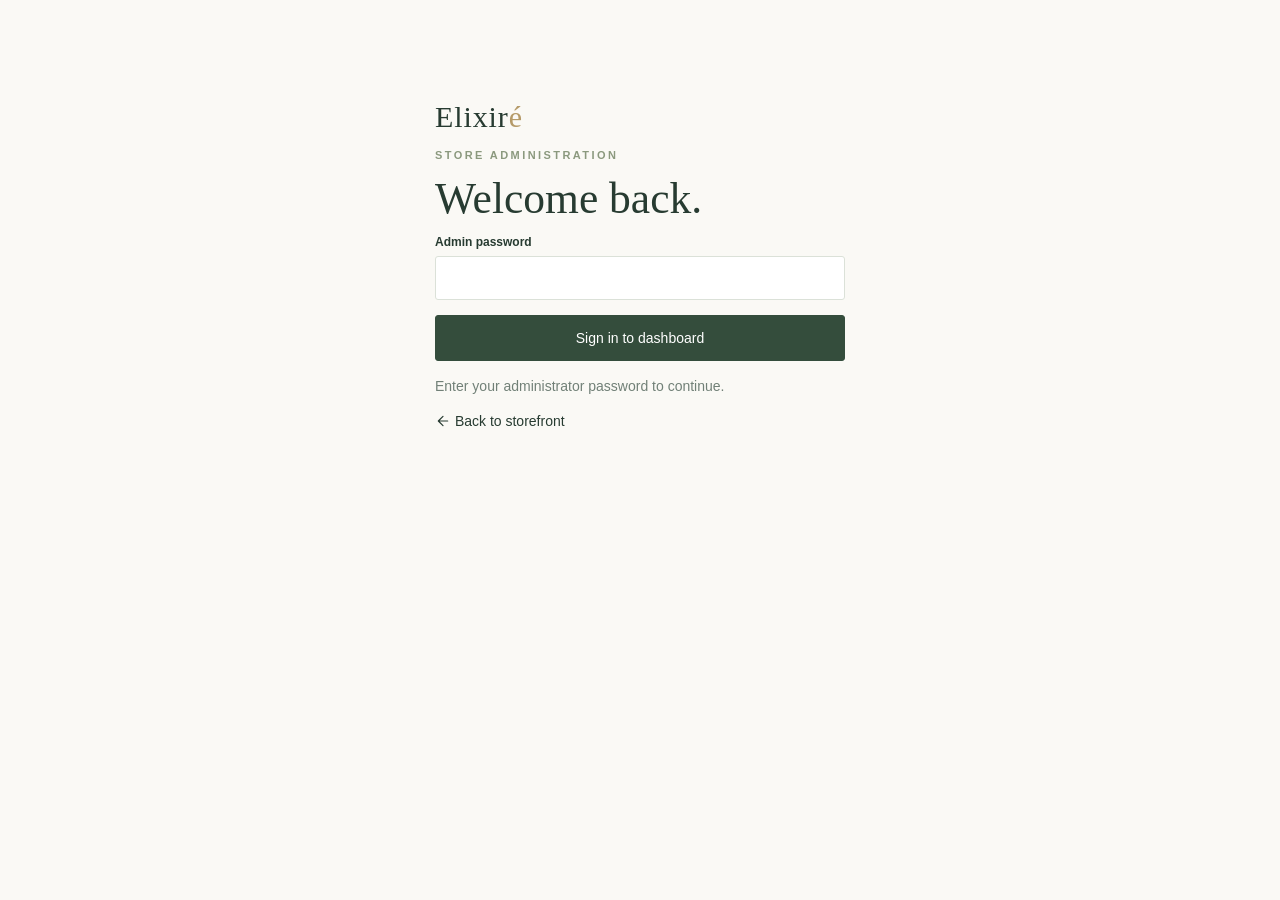
==== commit 87e9605f: "Add files via upload" ====
--- a/public/admin/index.html
+++ b/public/admin/index.html
@@ -1,4 +1,4 @@
-<!doctype html><html><head><meta charset="utf-8"><meta name="viewport" content="width=device-width,initial-scale=1"><meta name="robots" content="noindex,nofollow"><title>Elixiré | Store Management</title><link rel="stylesheet" href="../assets/style.css"><style>/* Consistent vector arrows across mobile and desktop */.elx-line-arrow{display:inline-block;width:1em;height:1em;vertical-align:-.12em;flex:none;stroke:currentColor!important;fill:none!important;transition:transform .22s ease}a:hover .elx-line-arrow,button:hover .elx-line-arrow{transform:translateX(2px)}@media(prefers-reduced-motion:reduce){.elx-line-arrow{transition:none}}</style></head><body><div id="login" class="wrap" style="max-width:460px;padding-top:100px"><div class="brand">Elixir<span>é</span></div><div class="eyebrow" style="margin-top:15px">Store administration</div><div id="demoLogin" class="hide" hidden></div><h2>Welcome back.</h2><form onsubmit="login(event)"><div class="field"><label>Admin password</label><input id="password" type="password" required autocomplete="current-password"></div><button class="primary full">Sign in to dashboard</button></form><p class="muted" id="loginMessage">Enter your administrator password to continue.</p><a href="../"><svg class="elx-line-arrow" viewBox="0 0 24 24" width="16" height="16" fill="none" stroke="currentColor" stroke-width="1.7" stroke-linecap="round" stroke-linejoin="round" aria-hidden="true"><path d="M19 12H5m6 6-6-6 6-6"/></svg> Back to storefront</a></div><div id="app" class="admin-shell hide"><aside class="sidebar"><a href="../" class="brand">Elixiré</a><div class="eyebrow">Store management</div><button data-tab="overview" onclick="tab('overview')">Overview</button><button data-tab="products" onclick="tab('products')">Products & inventory</button><button data-tab="orders" onclick="tab('orders')">Orders & payments</button><button data-tab="settings" onclick="tab('settings')">Shipping settings</button><button data-tab="audit" onclick="tab('audit')">Activity log</button><hr style="border:0;border-top:1px solid #4c6655;margin:20px 0"><button onclick="logout()">Sign out</button></aside><main class="admin-main"><div class="admin-top"><div><div class="eyebrow">Elixiré / Store administration</div><h2 id="heading">Overview</h2></div><a class="secondary" href="../" target="_blank">View storefront <svg class="elx-line-arrow" viewBox="0 0 24 24" width="16" height="16" fill="none" stroke="currentColor" stroke-width="1.7" stroke-linecap="round" stroke-linejoin="round" aria-hidden="true"><path d="M5 12h14m-6-6 6 6-6 6"/></svg></a></div><div id="previewAdmin" class="hide" hidden></div><div id="content">Loading…</div></main></div><div id="modal" class="modal" onclick="if(event.target===this)closeModal()"><div id="modalBox" class="modal-box"></div></div><script src="../assets/runtime.js"></script><script src="../assets/admin.js"></script>
+<!doctype html><html><head><meta charset="utf-8"><meta name="viewport" content="width=device-width,initial-scale=1"><meta name="robots" content="noindex,nofollow"><title>Elixiré | Store Management</title><link rel="stylesheet" href="../assets/style.css"></head><body><div id="login" class="wrap" style="max-width:460px;padding-top:100px"><div class="brand">Elixir<span>é</span></div><div class="eyebrow" style="margin-top:15px">Store administration</div><div id="demoLogin" class="hide" hidden></div><h2>Welcome back.</h2><form onsubmit="login(event)"><div class="field"><label>Admin password</label><input id="password" type="password" required autocomplete="current-password"></div><button class="primary full">Sign in to dashboard</button></form><p class="muted" id="loginMessage">Enter your administrator password to continue.</p><a href="../"><svg aria-hidden="true" width="16" height="16" viewBox="0 0 24 24" fill="none" stroke="currentColor" stroke-width="1.8" stroke-linecap="round" stroke-linejoin="round" style="display:inline-block;vertical-align:-3px"><path d="M19 12H5m7-7-7 7 7 7"/></svg> Back to storefront</a></div><div id="app" class="admin-shell hide"><aside class="sidebar"><a href="../" class="brand">Elixiré</a><div class="eyebrow">Store management</div><button data-tab="overview" onclick="tab('overview')">Overview</button><button data-tab="products" onclick="tab('products')">Products & inventory</button><button data-tab="orders" onclick="tab('orders')">Orders & payments</button><button data-tab="settings" onclick="tab('settings')">Shipping settings</button><button data-tab="audit" onclick="tab('audit')">Activity log</button><hr style="border:0;border-top:1px solid #4c6655;margin:20px 0"><button onclick="logout()">Sign out</button></aside><main class="admin-main"><div class="admin-top"><div><div class="eyebrow">Elixiré / Store administration</div><h2 id="heading">Overview</h2></div><a class="secondary" href="../" target="_blank">View storefront ↗</a></div><div id="previewAdmin" class="hide" hidden></div><div id="content">Loading…</div></main></div><div id="modal" class="modal" onclick="if(event.target===this)closeModal()"><div id="modalBox" class="modal-box"></div></div><script src="../assets/runtime.js"></script><script src="../assets/admin.js"></script>
 <script>
 /* Presentation-only changes. The underlying order and payment behavior is unchanged. */
 (function(){
--- a/public/assets/style.css
+++ b/public/assets/style.css
@@ -0,0 +1,9 @@
+@import url('https://fonts.googleapis.com/css2?family=DM+Sans:wght@400;500;600;700&family=Playfair+Display:wght@400;500;600&display=swap');
+:root{--ink:#273b31;--muted:#718077;--bg:#f8f6f0;--green:#344d3c;--line:#e5e7df;--gold:#b59a68}*{box-sizing:border-box}body{margin:0;font:14px 'DM Sans',sans-serif;background:var(--bg);color:var(--ink)}button,input,select,textarea{font:inherit}button{cursor:pointer}a{color:inherit;text-decoration:none}header{height:82px;display:flex;align-items:center;justify-content:space-between;padding:0 max(5%,calc((100vw - 1280px)/2));border-bottom:1px solid var(--line);background:#fffdf9;position:sticky;top:0;z-index:5}.brand{font:30px 'Playfair Display',serif;letter-spacing:.03em}.brand span{color:var(--gold)}nav{display:flex;gap:27px;align-items:center}nav a{font-size:13px}button.primary,.primary{background:var(--green);border:1px solid var(--green);color:white;padding:14px 24px;border-radius:3px;display:inline-block}button.secondary,.secondary{background:transparent;border:1px solid #b9c4b9;color:var(--ink);padding:13px 22px;border-radius:3px}.wrap{max-width:1250px;margin:auto;padding:0 25px}.hero{min-height:530px;display:grid;grid-template-columns:1fr 1fr;align-items:center;gap:55px;padding-top:65px;padding-bottom:65px}.eyebrow{font-size:11px;letter-spacing:.22em;color:#8b997e;font-weight:700;text-transform:uppercase}h1,h2,h3{font-family:'Playfair Display',serif;font-weight:500}h1{font-size:clamp(44px,5vw,76px);line-height:1.12;margin:18px 0}h2{font-size:clamp(30px,3.4vw,47px);margin:12px 0}h3{font-size:23px;margin:8px 0}.lead{color:#657269;line-height:1.9;max-width:490px;font-size:15px}.hero img{width:100%;height:430px;object-fit:cover;border-radius:180px 180px 5px 5px}.section{padding:78px 0}.section-head{display:flex;justify-content:space-between;align-items:end;margin-bottom:32px}.muted{color:var(--muted);line-height:1.7}.products{display:grid;grid-template-columns:repeat(3,1fr);gap:24px}.product{background:#fff;border:1px solid var(--line);overflow:hidden}.product img{width:100%;height:285px;object-fit:cover;background:#f0eee7}.product .info{padding:22px}.product .row{display:flex;justify-content:space-between;align-items:center;gap:10px}.price{font-weight:700;font-size:16px}.tag{font-size:10px;letter-spacing:.12em;color:#7b886d}.feature{background:#e8ece3;padding:64px 0}.feature-grid{display:grid;grid-template-columns:repeat(3,1fr);gap:35px}.feature h3{font-size:20px}footer{padding:46px 0;background:#243a2d;color:#f5f4e9}.footer-row{display:flex;justify-content:space-between;gap:30px;align-items:center}footer p{color:#c3cec4}.overlay{position:fixed;inset:0;background:#101b15a8;z-index:10;display:none}.overlay.show{display:block}.drawer{position:fixed;z-index:11;right:0;top:0;bottom:0;width:min(470px,100%);background:#fff;padding:30px;overflow:auto;transform:translateX(105%);transition:transform .25s}.drawer.show{transform:translateX(0)}.drawer-head{display:flex;justify-content:space-between;align-items:center}.icon-btn{background:none;border:0;font-size:26px}.cart-line{display:grid;grid-template-columns:65px 1fr auto;gap:15px;padding:20px 0;border-bottom:1px solid var(--line)}.cart-line img{width:65px;height:75px;object-fit:cover}.qty{display:flex;align-items:center;gap:14px;margin-top:12px}.qty button{border:1px solid var(--line);background:#fff;padding:4px 10px}.totals{border-top:1px solid var(--line);padding-top:20px;margin-top:25px}.between{display:flex;justify-content:space-between;gap:15px;margin:13px 0}.modal{position:fixed;z-index:12;inset:0;display:none;align-items:center;justify-content:center;padding:20px;overflow:auto;background:#111c15a9}.modal.show{display:flex}.modal-box{position:relative;background:#fff;width:min(740px,100%);max-height:94vh;overflow:auto;padding:38px}.close{position:absolute;right:15px;top:12px;background:none;border:0;font-size:28px}.field{display:flex;flex-direction:column;gap:7px;margin-bottom:15px}.field label{font-size:12px;font-weight:600}.field input,.field select,.field textarea{width:100%;border:1px solid #dbe1d8;padding:13px;border-radius:3px;background:#fff;color:var(--ink)}.field textarea{min-height:100px}.form-grid{display:grid;grid-template-columns:1fr 1fr;gap:0 15px}.span2{grid-column:span 2}.notice{background:#f1f4ec;padding:17px;margin:18px 0;color:#536b55;line-height:1.7}.full{width:100%}.status{display:inline-block;padding:5px 9px;background:#e8eee5;color:#39543d;font-size:11px;text-transform:capitalize}.admin-shell{display:grid;grid-template-columns:245px 1fr;min-height:100vh}.sidebar{background:#243a2d;color:white;padding:30px 20px}.sidebar .brand{margin-bottom:35px;display:block}.sidebar button{display:block;width:100%;text-align:left;padding:14px 15px;border:0;background:transparent;color:#d9e3d9;margin-bottom:5px;border-radius:4px}.sidebar button.active,.sidebar button:hover{background:#3a5844;color:white}.admin-main{padding:35px clamp(18px,4vw,60px);min-width:0}.admin-top{display:flex;justify-content:space-between;align-items:center;margin-bottom:28px}.stats{display:grid;grid-template-columns:repeat(4,1fr);gap:17px}.stat,.panel{background:#fff;border:1px solid var(--line);padding:23px}.stat small{color:var(--muted)}.stat strong{font-size:28px;display:block;margin-top:12px}.panel{margin-top:23px;overflow:auto}.table-wrap{overflow:auto}table{border-collapse:collapse;width:100%;min-width:650px}th,td{text-align:left;padding:15px 10px;border-bottom:1px solid var(--line);font-size:12px}th{color:#77867a;font-size:11px;text-transform:uppercase;letter-spacing:.06em}td button{border:1px solid var(--line);background:#fff;padding:8px 11px;margin:2px}.actions{display:flex;gap:10px;flex-wrap:wrap}.split{display:grid;grid-template-columns:1fr 1fr;gap:18px}.hide{display:none!important}.mobile-admin-nav{display:none}.tiny{font-size:11px}.empty{padding:30px 0;color:var(--muted)}@media(max-width:850px){header{padding:0 20px;height:72px}nav{gap:12px}nav a:not(.keep){display:none}.hero{grid-template-columns:1fr;gap:25px;padding-top:42px}.hero img{height:330px}.products,.feature-grid{grid-template-columns:1fr 1fr}.admin-shell{grid-template-columns:1fr}.sidebar{padding:18px}.sidebar .brand{margin:0 0 15px}.sidebar button{display:inline-block;width:auto;margin:3px;padding:9px 11px}.admin-main{padding:22px}.stats{grid-template-columns:1fr 1fr}}@media(max-width:540px){.hero img{height:285px}.products,.feature-grid,.form-grid,.split{grid-template-columns:1fr}.span2{grid-column:auto}.section{padding:52px 0}.product img{height:250px}.footer-row{display:block}.modal-box{padding:30px 20px}.stats{gap:9px}.stat{padding:15px}.stat strong{font-size:23px}.section-head{display:block}}
+/* V3 refinements */
+.announcement{background:#294334;color:#f5f3e9;text-align:center;font-size:11px;letter-spacing:.13em;padding:10px 16px}.shop-tools{display:flex;gap:12px;justify-content:space-between;margin:0 0 23px}.shop-tools input,.shop-tools select{border:1px solid var(--line);padding:13px 16px;background:white;color:var(--ink);font:inherit}.shop-tools input{width:min(400px,65%)}.shop-tools select{max-width:220px}.compare{color:#99a49b;font-size:12px;font-weight:400;margin-left:7px}.product{transition:box-shadow .22s,transform .22s}.product:hover{box-shadow:0 15px 42px #243a2d12;transform:translateY(-3px)}.product .info h3{min-height:54px}.preview-banner{position:fixed;z-index:8;bottom:0;left:0;right:0;background:#eadfc6;color:#4a422e;text-align:center;font-size:11px;padding:10px 20px;box-shadow:0 -3px 12px #0001}.admin-main{background:#f5f6f1}.admin-top h2{font-size:36px}.stat{border-radius:8px}.stat strong{font-family:'DM Sans',sans-serif;font-weight:600}.panel{border-radius:8px}.sidebar{position:sticky;top:0;height:100vh}.sidebar button{transition:background .15s}.status{border-radius:3px;font-weight:700;letter-spacing:.03em}.status.paid,.status.delivered{background:#e4f2e5;color:#286a3c}.status.failed,.status.cancelled{background:#f9e8e3;color:#9b4535}.status.pending{background:#fbefd9;color:#9b6b19}.admin-toolbar{display:flex;align-items:center;justify-content:space-between;gap:15px;flex-wrap:wrap}.admin-toolbar input,.admin-toolbar select{padding:12px;border:1px solid var(--line);background:white;min-width:160px}.product-cell{display:flex;align-items:center;gap:13px;min-width:210px}.product-cell img{width:52px;height:58px;object-fit:cover;background:#eaece5}.pill{font-size:11px;background:#f0f2ed;padding:5px 9px;color:#526858;white-space:nowrap}.pill.low{background:#fff0e6;color:#ad572b}.field-hint{font-size:11px;color:var(--muted)}.product-form-heading{font-size:14px;font-weight:700;border-bottom:1px solid var(--line);padding:0 0 10px;margin:18px 0}.mini{font-size:12px}.danger{color:#a24b3a}.order-filter{display:flex;gap:9px;align-items:center;flex-wrap:wrap}.order-filter select,.order-filter input{border:1px solid var(--line);background:#fff;padding:11px}.empty-state{text-align:center;padding:48px 15px;color:var(--muted)}@media(max-width:850px){.sidebar{position:relative;height:auto}.sidebar button{font-size:12px}.admin-top{gap:14px;flex-wrap:wrap}}@media(max-width:540px){.shop-tools{flex-direction:column}.shop-tools input,.shop-tools select{width:100%;max-width:none}.product .info h3{min-height:0}.admin-main{padding:17px}.stat strong{font-size:21px}.admin-top h2{font-size:30px}.admin-toolbar input,.admin-toolbar select{width:100%}nav .keep{display:none}}
+
+/* Editorial storefront V4 */
+body{background:#faf9f5}header.site-header{height:78px}.site-header nav{gap:30px}.site-header nav a{transition:color .2s}.site-header nav a:hover,.site-header nav a.active{color:#b3935c}.site-header .brand{font-size:32px}.menu-toggle{display:none;background:none;border:0;padding:8px;color:var(--ink)}.site-footer{padding:64px 0 22px}.footer-columns{display:grid;grid-template-columns:2fr 1fr 1fr 1.2fr;gap:45px;padding-bottom:48px}.footer-columns a{display:block;margin:12px 0;color:#d2dcd2;font-size:13px}.footer-columns h4{font-size:12px;font-weight:600;letter-spacing:.13em;text-transform:uppercase;color:#fff}.footer-bottom{border-top:1px solid #ffffff30;padding-top:22px;display:flex;justify-content:space-between;gap:20px;color:#d2dcd2;font-size:12px}.editorial-hero{min-height:620px;display:grid;grid-template-columns:1fr 1fr;align-items:center;gap:8%;padding-top:64px;padding-bottom:76px}.editorial-hero h1{font-size:clamp(52px,5.5vw,86px);max-width:680px}.editorial-hero .hero-image{width:100%;height:520px;object-fit:cover;border-radius:240px 240px 6px 6px}.editorial-hero .lead{margin-bottom:30px}.text-link{display:inline-flex;align-items:center;gap:10px;border-bottom:1px solid #a4ad9e;padding-bottom:6px;font-size:13px}.benefits{display:grid;grid-template-columns:repeat(3,1fr);gap:22px;border-top:1px solid var(--line);border-bottom:1px solid var(--line);padding:27px 0}.benefits div{display:flex;align-items:center;gap:12px;font-size:12px;color:#596a5e}.benefits svg{width:24px;height:24px;stroke:#8e9b80;stroke-width:1.5;fill:none}.section-intro{max-width:680px}.section-intro p{line-height:1.9}.image-story{display:grid;grid-template-columns:1fr 1fr;gap:9%;align-items:center;padding-top:90px;padding-bottom:90px}.image-story img{width:100%;height:520px;object-fit:cover;border-radius:5px}.image-story .copy{max-width:450px}.image-story .copy p{line-height:1.95;color:var(--muted);margin-bottom:25px}.quote-band{padding:90px 25px;text-align:center;background:#e8ebe2}.quote-band blockquote{max-width:820px;margin:0 auto;font:clamp(30px,4vw,53px)/1.35 'Playfair Display',serif}.page-heading{padding:78px 0 44px;text-align:center}.page-heading h1{font-size:clamp(44px,5vw,72px);margin:12px auto}.page-heading p{max-width:570px;margin:auto;line-height:1.8}.editorial-grid{display:grid;grid-template-columns:repeat(3,1fr);gap:22px}.editorial-tile{background:#fff}.editorial-tile img{width:100%;height:290px;object-fit:cover}.editorial-tile .tile-copy{padding:26px}.editorial-tile p{color:var(--muted);line-height:1.8}.page-content{max-width:850px;margin:auto;padding:30px 25px 100px}.page-content p{line-height:2;color:#627268}.faq-list{max-width:830px;margin:30px auto 100px}.faq-list details{border-bottom:1px solid var(--line);padding:20px 3px}.faq-list summary{cursor:pointer;font:20px 'Playfair Display',serif;list-style:none;display:flex;justify-content:space-between;gap:20px}.faq-list summary:after{content:'+';font:25px 'DM Sans',sans-serif;color:#899a87}.faq-list details[open] summary:after{content:'−'}.faq-list p{line-height:1.9;color:var(--muted)}.contact-panel{max-width:900px;margin:10px auto 100px;background:#f0f1ea;padding:55px;display:grid;grid-template-columns:1fr 1fr;gap:60px}.contact-panel p{line-height:1.9}.newsletter-strip{background:#e9eee5;padding:65px 25px;text-align:center}.newsletter-strip h2{margin:8px 0}.collection-banner{background:#e8ece3;padding:24px;text-align:center;color:#4e6552;font-size:12px;letter-spacing:.08em}.product{border-radius:3px}.product img{height:350px}.product .info{padding:24px}.product .info h3{font-size:24px}.product .info .row{align-items:flex-end}.product .info .secondary{padding:11px 14px;font-size:12px}.site-footer .brand{color:white}.crumbs{font-size:12px;color:#7d8a80;padding-top:26px}.crumbs a{text-decoration:underline;text-underline-offset:4px}.floating-top{position:fixed;bottom:22px;right:22px;z-index:4;background:#2d4838;color:#fff;border:0;padding:12px 15px;box-shadow:0 8px 24px #1e332025}.section-head .muted{max-width:350px}.site-header .bag-button{white-space:nowrap}.product .info h3{min-height:0}.product .info p{min-height:22px}.site-footer .footer-bottom a{color:#d2dcd2}
+@media(max-width:850px){.menu-toggle{display:block}.site-header nav{display:none;position:absolute;top:100%;left:0;right:0;background:#fffdf9;flex-direction:column;align-items:stretch;padding:24px;box-shadow:0 15px 25px #243a2d15;gap:20px}.site-header nav.open{display:flex}.site-header nav a:not(.keep){display:block}.site-header nav .keep{display:block}.editorial-hero,.image-story{grid-template-columns:1fr;gap:28px}.editorial-hero{padding-top:40px}.editorial-hero .hero-image{height:440px}.footer-columns{grid-template-columns:1fr 1fr}.editorial-grid{grid-template-columns:1fr 1fr}.contact-panel{grid-template-columns:1fr}.benefits{grid-template-columns:1fr;gap:16px}}
+@media(max-width:540px){.site-header{height:70px!important}.site-header .brand{font-size:29px}.editorial-hero{padding-bottom:45px}.editorial-hero h1{font-size:49px}.editorial-hero .hero-image{height:340px}.image-story img{height:350px}.image-story{padding-top:50px;padding-bottom:50px}.footer-columns{grid-template-columns:1fr 1fr;gap:20px}.footer-bottom{flex-direction:column}.editorial-grid{grid-template-columns:1fr}.contact-panel{padding:28px}.page-heading{padding:55px 0 25px}.product img{height:280px}.benefits{padding:20px 0}.quote-band{padding:60px 25px}}
